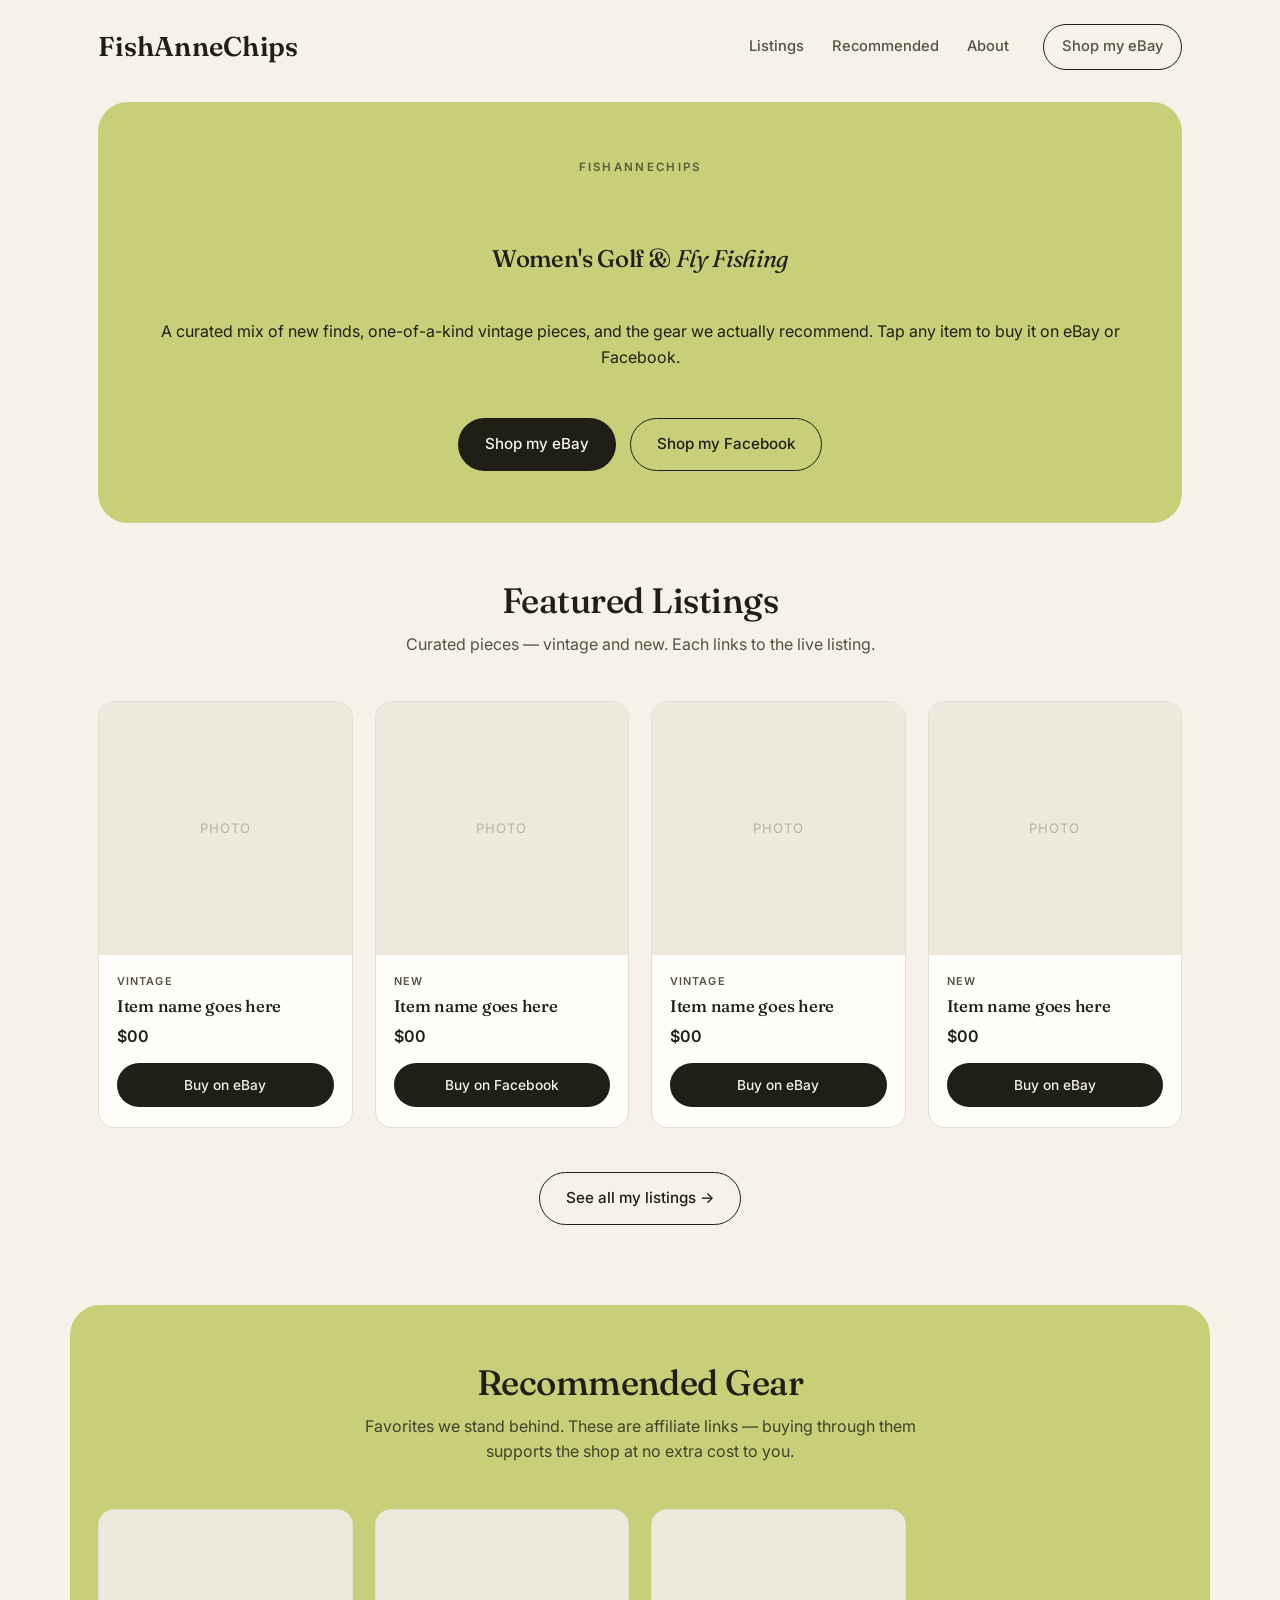
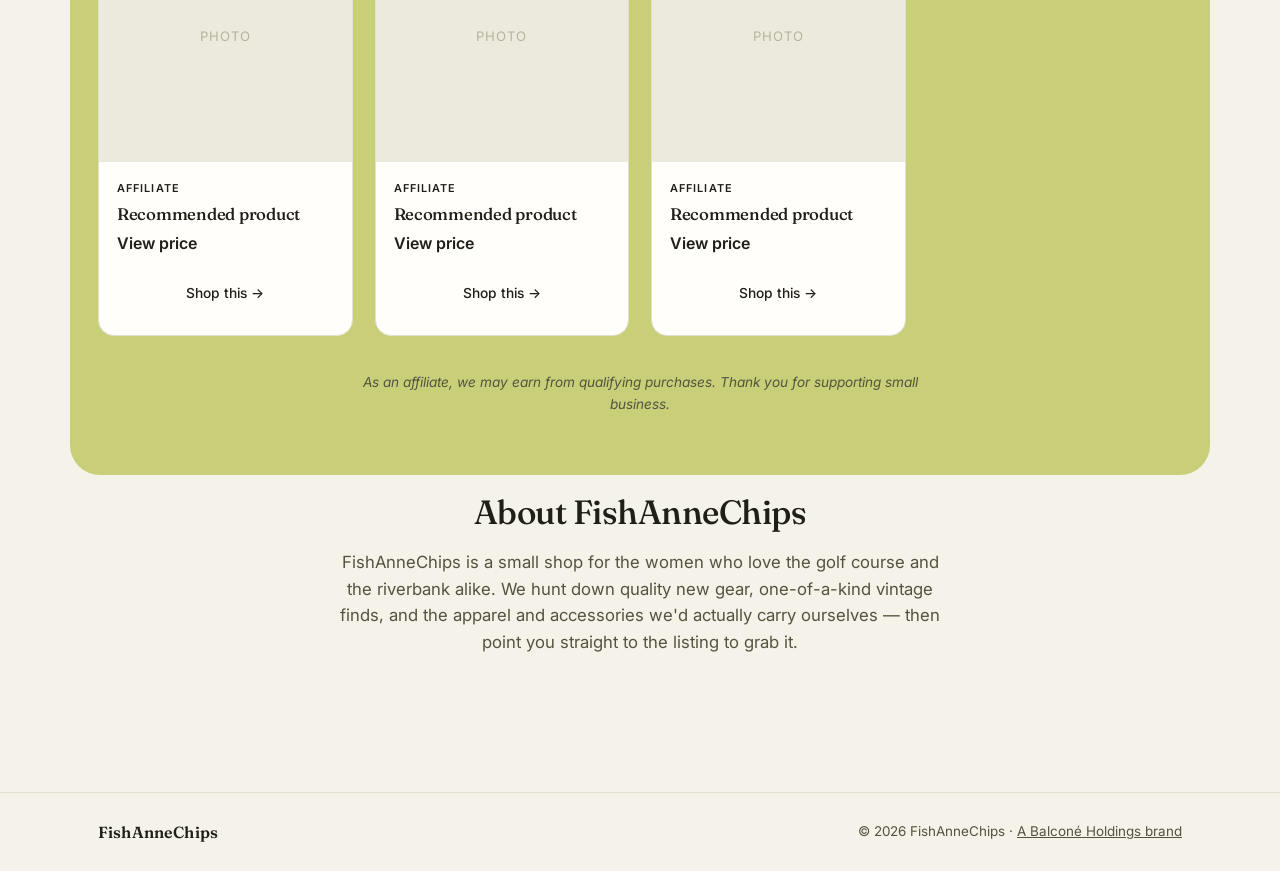
==== index.html @ cd226440 "Initial FishAnneChips standalone site Women's golf & fly fishing retail brand, spun out of the Balco" ====
<!DOCTYPE html>
<html lang="en">
<head>
  <meta charset="UTF-8" />
  <meta name="viewport" content="width=device-width, initial-scale=1.0" />
  <title>FishAnneChips — Women's Golf &amp; Fly Fishing</title>
  <meta name="description" content="FishAnneChips — women's golf and fly fishing. New finds, curated vintage, and hand-picked gear." />
  <link rel="preconnect" href="https://fonts.googleapis.com" />
  <link rel="preconnect" href="https://fonts.gstatic.com" crossorigin />
  <link href="https://fonts.googleapis.com/css2?family=Fraunces:ital,opsz,wght@0,9..144,400;0,9..144,500;0,9..144,600;1,9..144,400;1,9..144,500&family=Inter:wght@400;500;600&display=swap" rel="stylesheet" />
  <link rel="stylesheet" href="styles.css" />
</head>
<body>
  <header class="nav">
    <a class="brand" href="index.html"><span class="brand-name">FishAnneChips</span></a>
    <nav class="nav-links">
      <a href="#listings">Listings</a>
      <a href="#recommended">Recommended</a>
      <a href="#about">About</a>
      <a class="btn btn-ghost btn-small" href="#" data-placeholder>Shop my eBay</a>
    </nav>
  </header>

  <main>
    <!-- HERO -->
    <section class="hero store-hero">
      <div class="hero-block">
        <p class="eyebrow">FishAnneChips</p>
        <h1>Women's Golf &amp; <em>Fly Fishing</em></h1>
        <p class="lede">
          A curated mix of new finds, one-of-a-kind vintage pieces, and the gear
          we actually recommend. Tap any item to buy it on eBay or Facebook.
        </p>
        <div class="hero-cta">
          <a class="btn btn-primary" href="#" data-placeholder>Shop my eBay</a>
          <a class="btn btn-ghost" href="#" data-placeholder>Shop my Facebook</a>
        </div>
      </div>
    </section>

    <!-- LISTINGS -->
    <section id="listings" class="store-section">
      <div class="section-head">
        <h2>Featured Listings</h2>
        <p>Curated pieces — vintage and new. Each links to the live listing.</p>
      </div>

      <div class="product-grid">
        <!-- Duplicate a .product card for each item. Replace href + text + image. -->
        <article class="product">
          <div class="product-img" data-placeholder-img>Photo</div>
          <div class="product-body">
            <span class="product-condition">Vintage</span>
            <h3>Item name goes here</h3>
            <p class="product-price">$00</p>
            <a class="btn btn-small btn-primary" href="#" data-placeholder>Buy on eBay</a>
          </div>
        </article>

        <article class="product">
          <div class="product-img" data-placeholder-img>Photo</div>
          <div class="product-body">
            <span class="product-condition">New</span>
            <h3>Item name goes here</h3>
            <p class="product-price">$00</p>
            <a class="btn btn-small btn-primary" href="#" data-placeholder>Buy on Facebook</a>
          </div>
        </article>

        <article class="product">
          <div class="product-img" data-placeholder-img>Photo</div>
          <div class="product-body">
            <span class="product-condition">Vintage</span>
            <h3>Item name goes here</h3>
            <p class="product-price">$00</p>
            <a class="btn btn-small btn-primary" href="#" data-placeholder>Buy on eBay</a>
          </div>
        </article>

        <article class="product">
          <div class="product-img" data-placeholder-img>Photo</div>
          <div class="product-body">
            <span class="product-condition">New</span>
            <h3>Item name goes here</h3>
            <p class="product-price">$00</p>
            <a class="btn btn-small btn-primary" href="#" data-placeholder>Buy on eBay</a>
          </div>
        </article>
      </div>

      <div class="section-foot">
        <a class="btn btn-ghost" href="#" data-placeholder>See all my listings →</a>
      </div>
    </section>

    <!-- RECOMMENDED / AFFILIATE -->
    <section id="recommended" class="store-section alt">
      <div class="section-head">
        <h2>Recommended Gear</h2>
        <p>
          Favorites we stand behind. These are affiliate links — buying through
          them supports the shop at no extra cost to you.
        </p>
      </div>

      <div class="product-grid">
        <article class="product">
          <div class="product-img" data-placeholder-img>Photo</div>
          <div class="product-body">
            <span class="product-condition affiliate">Affiliate</span>
            <h3>Recommended product</h3>
            <p class="product-price">View price</p>
            <a class="btn btn-small" href="#" data-placeholder rel="sponsored noopener" target="_blank">Shop this →</a>
          </div>
        </article>

        <article class="product">
          <div class="product-img" data-placeholder-img>Photo</div>
          <div class="product-body">
            <span class="product-condition affiliate">Affiliate</span>
            <h3>Recommended product</h3>
            <p class="product-price">View price</p>
            <a class="btn btn-small" href="#" data-placeholder rel="sponsored noopener" target="_blank">Shop this →</a>
          </div>
        </article>

        <article class="product">
          <div class="product-img" data-placeholder-img>Photo</div>
          <div class="product-body">
            <span class="product-condition affiliate">Affiliate</span>
            <h3>Recommended product</h3>
            <p class="product-price">View price</p>
            <a class="btn btn-small" href="#" data-placeholder rel="sponsored noopener" target="_blank">Shop this →</a>
          </div>
        </article>
      </div>

      <p class="disclosure">
        As an affiliate, we may earn from qualifying purchases. Thank you for
        supporting small business.
      </p>
    </section>

    <!-- ABOUT -->
    <section id="about" class="about">
      <h2>About FishAnneChips</h2>
      <p>
        FishAnneChips is a small shop for the women who love the golf course and
        the riverbank alike. We hunt down quality new gear, one-of-a-kind vintage
        finds, and the apparel and accessories we'd actually carry ourselves —
        then point you straight to the listing to grab it.
      </p>
    </section>
  </main>

  <footer class="footer">
    <div class="footer-inner">
      <span class="brand small"><span class="brand-name">FishAnneChips</span></span>
      <span class="copyright">
        © <span id="year"></span> FishAnneChips ·
        <a href="https://balconeholdings.com" style="text-decoration:underline">A Balconé Holdings brand</a>
      </span>
    </div>
  </footer>

  <script src="main.js"></script>
</body>
</html>
---- styles.css ----
/* ============================================================
   Balconé Holdings — base styles
   Plain CSS, no build step. Edit colors in :root to re-theme.
   Palette inspired by chartreuse / cream / charcoal editorial design.
   ============================================================ */

:root {
  /* palette */
  --ink:        #1f1f17;   /* near-black charcoal */
  --ink-soft:   #54533f;
  --bg:         #f4f2e9;   /* warm cream (outer background) */
  --chartreuse: #c9cf78;   /* signature green-yellow block */
  --chartreuse-d:#b9c062;  /* hover / deeper */
  --card:       #fffefa;
  --line:       #e2dfcf;   /* hairline borders */

  /* type */
  --serif: "Fraunces", Georgia, "Times New Roman", serif;
  --sans:  "Inter", system-ui, -apple-system, sans-serif;

  /* layout */
  --maxw: 1140px;
  --radius: 16px;
  --radius-lg: 30px;
  --shadow: 0 1px 2px rgba(31,31,23,.04), 0 12px 34px rgba(31,31,23,.07);
}

* { box-sizing: border-box; }

html { scroll-behavior: smooth; }

body {
  margin: 0;
  font-family: var(--sans);
  color: var(--ink);
  background: var(--bg);
  line-height: 1.6;
  -webkit-font-smoothing: antialiased;
}

h1, h2, h3 {
  font-family: var(--serif);
  font-weight: 500;
  line-height: 1.05;
  letter-spacing: -0.015em;
  margin: 0;
}
h1 em, h2 em { font-style: italic; font-weight: 400; }

p { margin: 0; }
a { color: inherit; text-decoration: none; }

/* ---------- NAV ---------- */
.nav {
  display: flex;
  align-items: center;
  justify-content: space-between;
  max-width: var(--maxw);
  margin: 0 auto;
  padding: 24px 28px;
  gap: 20px;
}

.brand {
  display: flex;
  flex-direction: column;
  gap: 3px;
  font-family: var(--serif);
  color: var(--ink);
}
.brand-name {
  font-size: 1.7rem;
  font-weight: 600;
  letter-spacing: 0.01em;
  text-transform: none;
  line-height: 1;
}
.brand-name span { margin-left: 6px; font-weight: 400; }
.brand-sub {
  font-family: var(--sans);
  font-size: 0.66rem;
  font-weight: 500;
  letter-spacing: 0.03em;
  color: var(--ink-soft);
}
.brand.small { gap: 0; }
.brand.small .brand-name { font-size: 1rem; }

.nav-links { display: flex; gap: 28px; align-items: center; margin-left: auto; }
.nav-links a {
  font-size: 0.92rem;
  font-weight: 500;
  color: var(--ink-soft);
  transition: color .15s ease;
}
.nav-links a:hover { color: var(--ink); }
.nav-links .btn { margin-left: 6px; }

/* ---------- BUTTONS ---------- */
.btn {
  display: inline-block;
  padding: 13px 26px;
  border-radius: 999px;
  font-size: 0.95rem;
  font-weight: 500;
  cursor: pointer;
  transition: transform .12s ease, background .15s ease, border-color .15s ease, color .15s ease;
  border: 1.5px solid transparent;
  white-space: nowrap;
}
.btn:hover { transform: translateY(-1px); }

.btn-primary { background: var(--ink); color: var(--bg); }
.btn-primary:hover { background: #34341f; }

.btn-ghost { background: transparent; border-color: var(--ink); color: var(--ink); }
.btn-ghost:hover { background: var(--ink); color: var(--bg); }

.btn-small { padding: 10px 18px; font-size: 0.86rem; }

/* ---------- HERO BLOCK ---------- */
.hero {
  max-width: var(--maxw);
  margin: 8px auto 0;
  padding: 0 28px;
}

.hero-block {
  background: var(--chartreuse);
  border-radius: var(--radius-lg);
  padding: 56px 56px 52px;
  display: grid;
  grid-template-columns: 1.05fr 0.95fr;
  gap: 48px;
  align-items: center;
}

.eyebrow {
  text-transform: uppercase;
  letter-spacing: 0.2em;
  font-size: 0.72rem;
  font-weight: 600;
  color: var(--ink);
  opacity: .65;
  margin-bottom: 22px;
}

.hero-copy h1 {
  font-size: clamp(2.6rem, 5.2vw, 4.4rem);
  margin-bottom: 26px;
}
.hero-copy .lede {
  max-width: 440px;
  font-size: 1.05rem;
  color: var(--ink);
  opacity: .82;
  margin-bottom: 30px;
}
.hero-cta { display: flex; gap: 14px; flex-wrap: wrap; }

/* hero image + badge */
.hero-media { position: relative; }
.hero-img {
  aspect-ratio: 4 / 3;
  border-radius: 22px;
  background: linear-gradient(135deg, #b7be63, #a9b056);
  display: flex;
  align-items: center;
  justify-content: center;
  color: rgba(31,31,23,.45);
  font-size: 0.85rem;
  letter-spacing: 0.08em;
  text-transform: uppercase;
}
.badge {
  position: absolute;
  right: 18px;
  bottom: 18px;
  width: 92px;
  height: 92px;
  border-radius: 50%;
  background: var(--bg);
  border: 1.5px solid var(--ink);
  display: flex;
  align-items: center;
  justify-content: center;
  text-align: center;
  font-size: 0.62rem;
  font-weight: 600;
  letter-spacing: 0.1em;
  text-transform: uppercase;
  line-height: 1.3;
  padding: 8px;
}

/* store hero is single column, centered */
.store-hero .hero-block {
  grid-template-columns: 1fr;
  text-align: center;
  justify-items: center;
}
.store-hero .lede { margin-left: auto; margin-right: auto; }
.store-hero .hero-cta { justify-content: center; }

/* ---------- VENTURES (landing boxes) ---------- */
.ventures {
  max-width: var(--maxw);
  margin: 0 auto;
  padding: 56px 28px 80px;
  display: grid;
  grid-template-columns: repeat(3, 1fr);
  gap: 24px;
}

.card {
  background: var(--card);
  border: 1px solid var(--line);
  border-radius: var(--radius);
  padding: 32px 30px;
  display: flex;
  flex-direction: column;
  transition: transform .15s ease, box-shadow .15s ease;
}
.card:hover { transform: translateY(-4px); box-shadow: var(--shadow); }

.card-tag {
  display: inline-block;
  align-self: flex-start;
  font-size: 0.7rem;
  font-weight: 600;
  text-transform: uppercase;
  letter-spacing: 0.12em;
  color: var(--ink);
  background: var(--chartreuse);
  padding: 5px 12px;
  border-radius: 999px;
  margin-bottom: 20px;
}

.card h2 { font-size: 1.7rem; margin-bottom: 12px; }
.card p { color: var(--ink-soft); font-size: 0.98rem; margin-bottom: 24px; }

.card-link {
  margin-top: auto;
  font-weight: 600;
  color: var(--ink);
  border-bottom: 1.5px solid var(--chartreuse);
  align-self: flex-start;
  padding-bottom: 2px;
  transition: border-color .15s ease;
}
.card-link:hover { border-color: var(--ink); }

.store-badges { margin-top: auto; display: flex; gap: 10px; flex-wrap: wrap; }

/* ---------- ABOUT ---------- */
.about {
  max-width: 680px;
  margin: 0 auto;
  padding: 0 28px 96px;
  text-align: center;
}
.about h2 { font-size: 2.1rem; margin-bottom: 18px; }
.about p { color: var(--ink-soft); font-size: 1.05rem; }

/* ---------- STORE SECTIONS ---------- */
.store-section {
  max-width: var(--maxw);
  margin: 0 auto;
  padding: 60px 28px;
}
.store-section.alt {
  background: var(--chartreuse);
  border-radius: var(--radius-lg);
  margin: 20px auto;
}

.section-head { text-align: center; max-width: 560px; margin: 0 auto 44px; }
.section-head h2 { font-size: 2.2rem; margin-bottom: 12px; }
.section-head p { color: var(--ink-soft); }
.store-section.alt .section-head p { color: var(--ink); opacity: .8; }

.product-grid {
  display: grid;
  grid-template-columns: repeat(4, 1fr);
  gap: 22px;
}

.product {
  background: var(--card);
  border: 1px solid var(--line);
  border-radius: var(--radius);
  overflow: hidden;
  display: flex;
  flex-direction: column;
  transition: transform .15s ease, box-shadow .15s ease;
}
.product:hover { transform: translateY(-4px); box-shadow: var(--shadow); }

.product-img {
  aspect-ratio: 1 / 1;
  background: #eceadd;
  display: flex;
  align-items: center;
  justify-content: center;
  color: #b7b39d;
  font-size: 0.82rem;
  letter-spacing: 0.08em;
  text-transform: uppercase;
}

.product-body { padding: 18px 18px 20px; display: flex; flex-direction: column; gap: 8px; flex: 1; }

.product-condition {
  font-size: 0.68rem;
  font-weight: 600;
  text-transform: uppercase;
  letter-spacing: 0.1em;
  color: var(--ink-soft);
}
.product-condition.affiliate { color: var(--ink); }

.product h3 { font-size: 1.05rem; font-weight: 500; }
.product-price { font-weight: 600; color: var(--ink); margin-bottom: 6px; }
.product .btn { margin-top: auto; text-align: center; }

.section-foot { text-align: center; margin-top: 44px; }

.disclosure {
  max-width: 600px;
  margin: 36px auto 0;
  text-align: center;
  font-size: 0.85rem;
  color: var(--ink-soft);
  font-style: italic;
}

/* ---------- FOOTER ---------- */
.footer { border-top: 1px solid var(--line); margin-top: 40px; }
.footer-inner {
  max-width: var(--maxw);
  margin: 0 auto;
  padding: 28px;
  display: flex;
  align-items: center;
  justify-content: space-between;
  gap: 16px;
}
.copyright { font-size: 0.84rem; color: var(--ink-soft); }

/* ---------- RESPONSIVE ---------- */
@media (max-width: 900px) {
  .hero-block { grid-template-columns: 1fr; gap: 36px; padding: 44px 36px; }
  .hero-media { order: -1; }
  .ventures { grid-template-columns: 1fr; }
  .product-grid { grid-template-columns: repeat(2, 1fr); }
}

@media (max-width: 600px) {
  .nav { flex-wrap: wrap; justify-content: center; gap: 14px; padding: 20px; }
  .nav-links { gap: 16px; margin-left: 0; }
  .hero-block { padding: 34px 24px; border-radius: 24px; }
  .product-grid { grid-template-columns: repeat(2, 1fr); gap: 14px; }
  .footer-inner { flex-direction: column; text-align: center; }
}
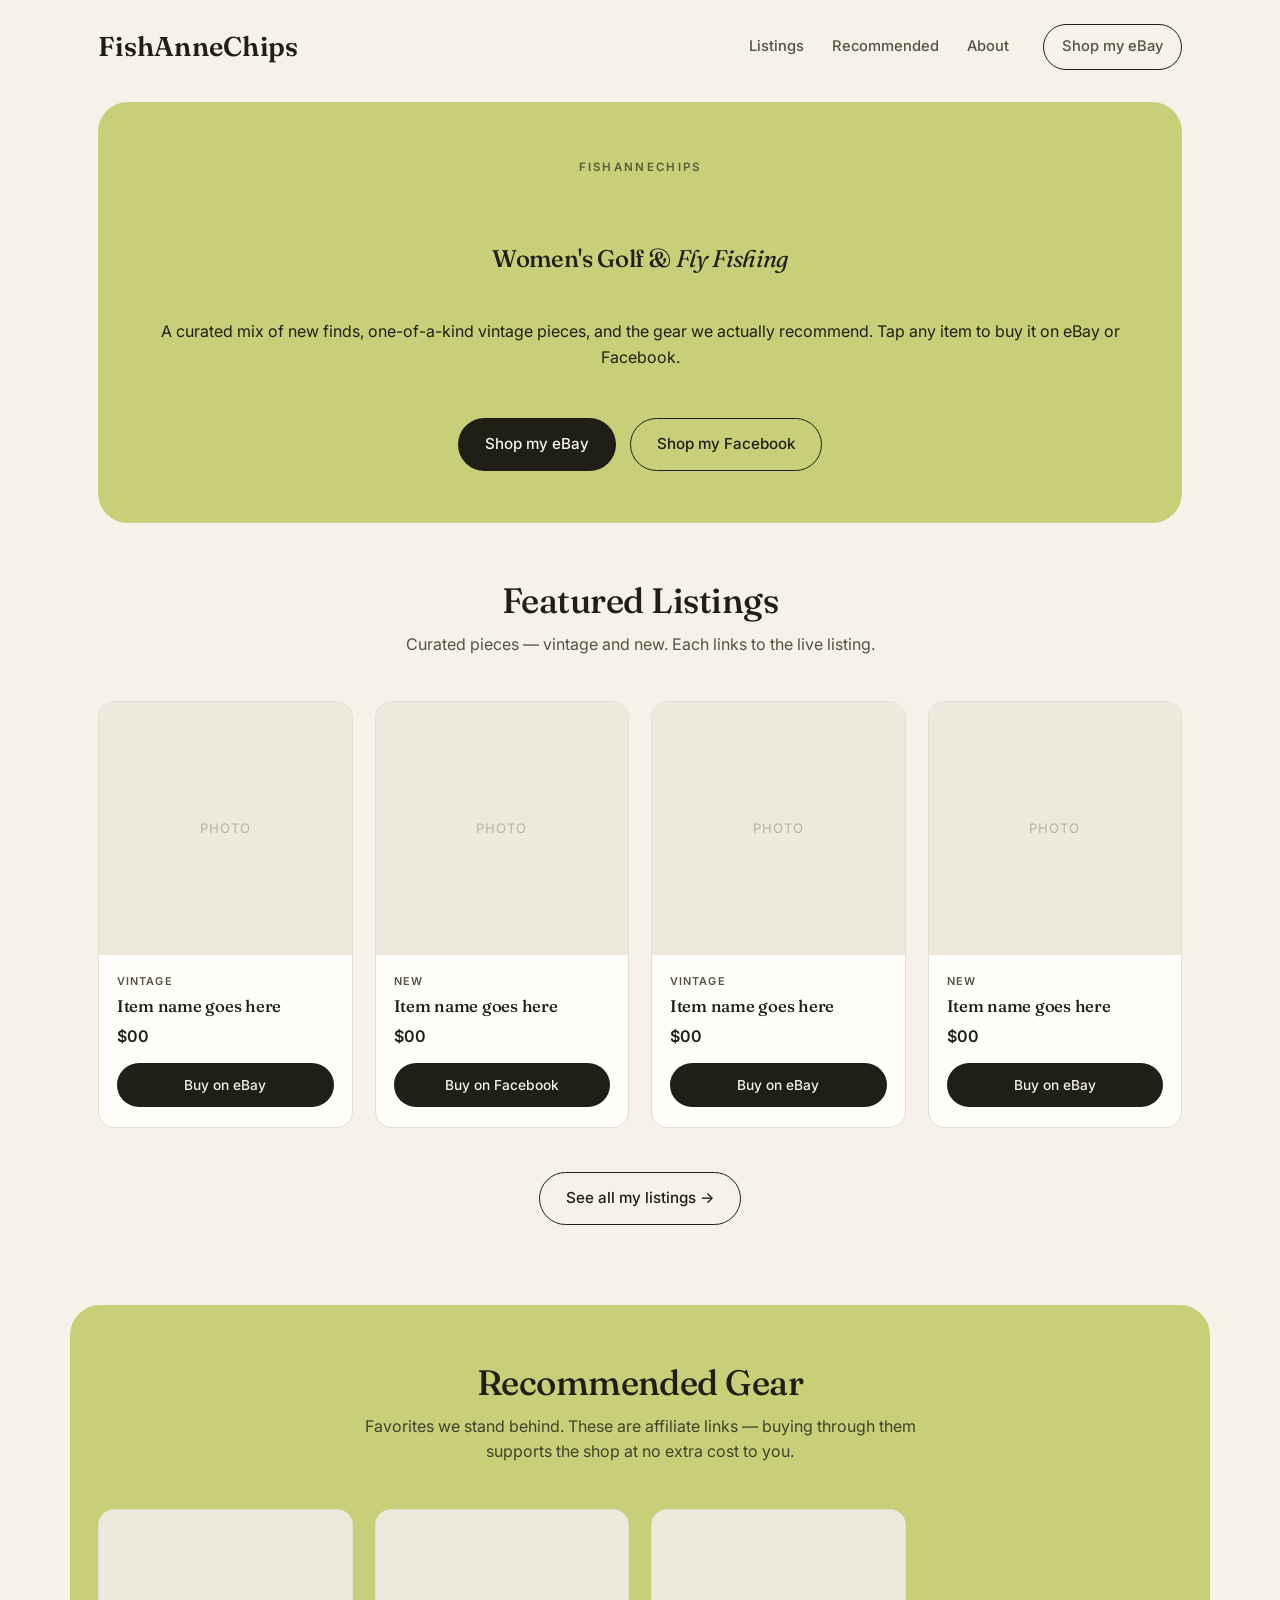
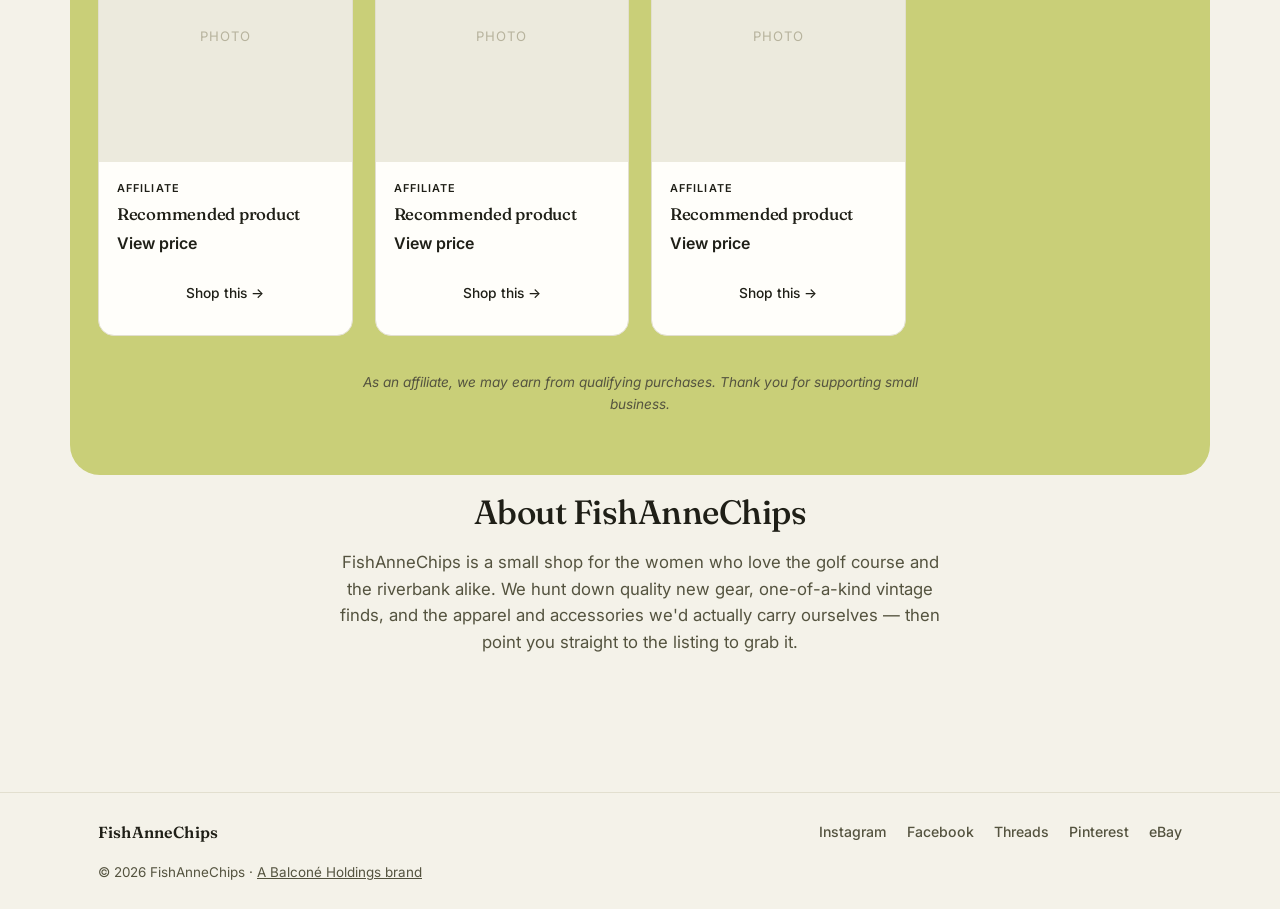
==== commit 86709394: "Add footer social/shop links row Instagram (@fishannechips.26) live; Facebook, Threads, Pinterest, e" ====
--- a/index.html
+++ b/index.html
@@ -156,11 +156,18 @@
   <footer class="footer">
     <div class="footer-inner">
       <span class="brand small"><span class="brand-name">FishAnneChips</span></span>
-      <span class="copyright">
-        © <span id="year"></span> FishAnneChips ·
-        <a href="https://balconeholdings.com" style="text-decoration:underline">A Balconé Holdings brand</a>
-      </span>
+      <nav class="social-links" aria-label="Social and shop links">
+        <a href="https://instagram.com/fishannechips.26" target="_blank" rel="noopener">Instagram</a>
+        <a href="#" data-placeholder>Facebook</a>
+        <a href="#" data-placeholder>Threads</a>
+        <a href="#" data-placeholder>Pinterest</a>
+        <a href="#" data-placeholder>eBay</a>
+      </nav>
     </div>
+    <p class="footer-copy">
+      © <span id="year"></span> FishAnneChips ·
+      <a href="https://balconeholdings.com">A Balconé Holdings brand</a>
+    </p>
   </footer>
 
   <script src="main.js"></script>
--- a/styles.css
+++ b/styles.css
@@ -340,12 +340,28 @@
 .footer-inner {
   max-width: var(--maxw);
   margin: 0 auto;
-  padding: 28px;
+  padding: 28px 28px 18px;
   display: flex;
   align-items: center;
   justify-content: space-between;
   gap: 16px;
 }
+.social-links { display: flex; gap: 20px; flex-wrap: wrap; justify-content: flex-end; }
+.social-links a {
+  font-size: 0.88rem;
+  font-weight: 500;
+  color: var(--ink-soft);
+  transition: color .15s ease;
+}
+.social-links a:hover { color: var(--ink); }
+.footer-copy {
+  max-width: var(--maxw);
+  margin: 0 auto;
+  padding: 0 28px 26px;
+  font-size: 0.84rem;
+  color: var(--ink-soft);
+}
+.footer-copy a { text-decoration: underline; }
 .copyright { font-size: 0.84rem; color: var(--ink-soft); }
 
 /* ---------- RESPONSIVE ---------- */
@@ -361,5 +377,7 @@
   .nav-links { gap: 16px; margin-left: 0; }
   .hero-block { padding: 34px 24px; border-radius: 24px; }
   .product-grid { grid-template-columns: repeat(2, 1fr); gap: 14px; }
-  .footer-inner { flex-direction: column; text-align: center; }
-}
+  .footer-inner { flex-direction: column; text-align: center; gap: 16px; }
+  .social-links { justify-content: center; }
+  .footer-copy { text-align: center; }
+}
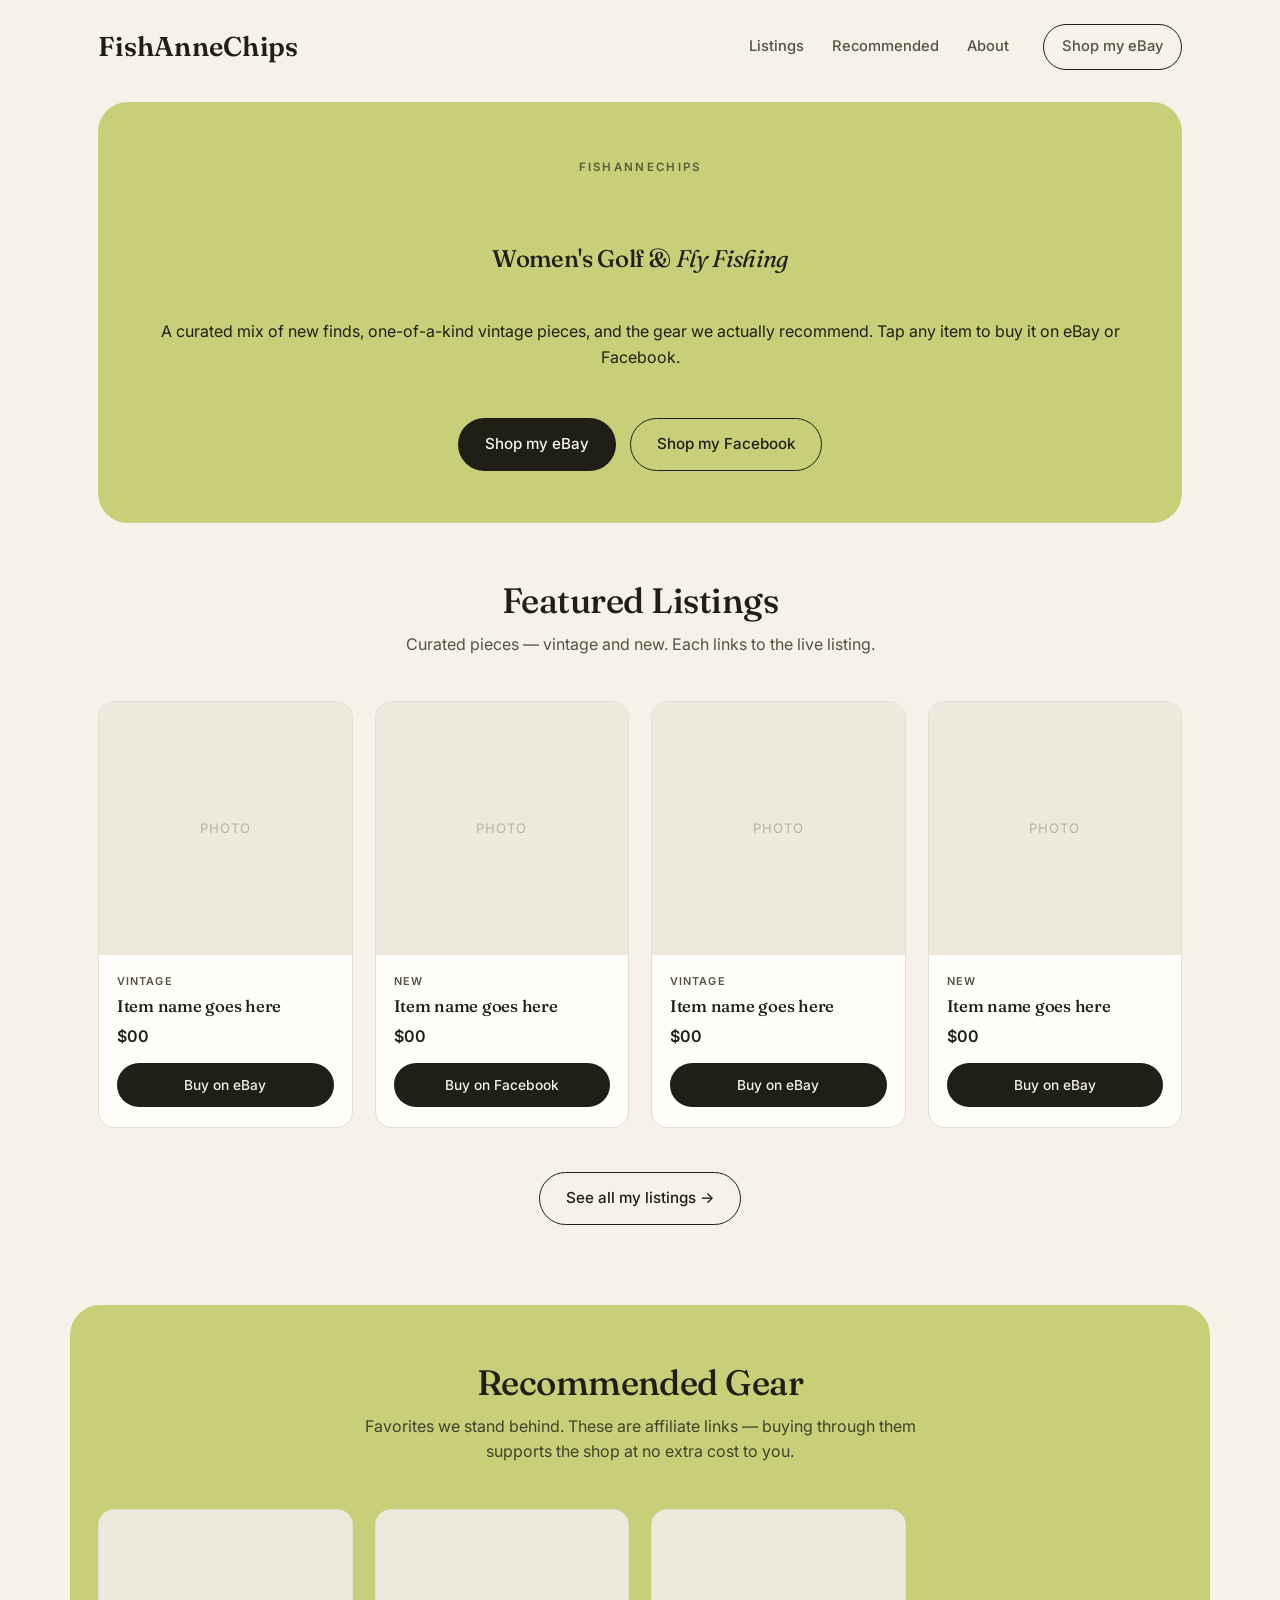
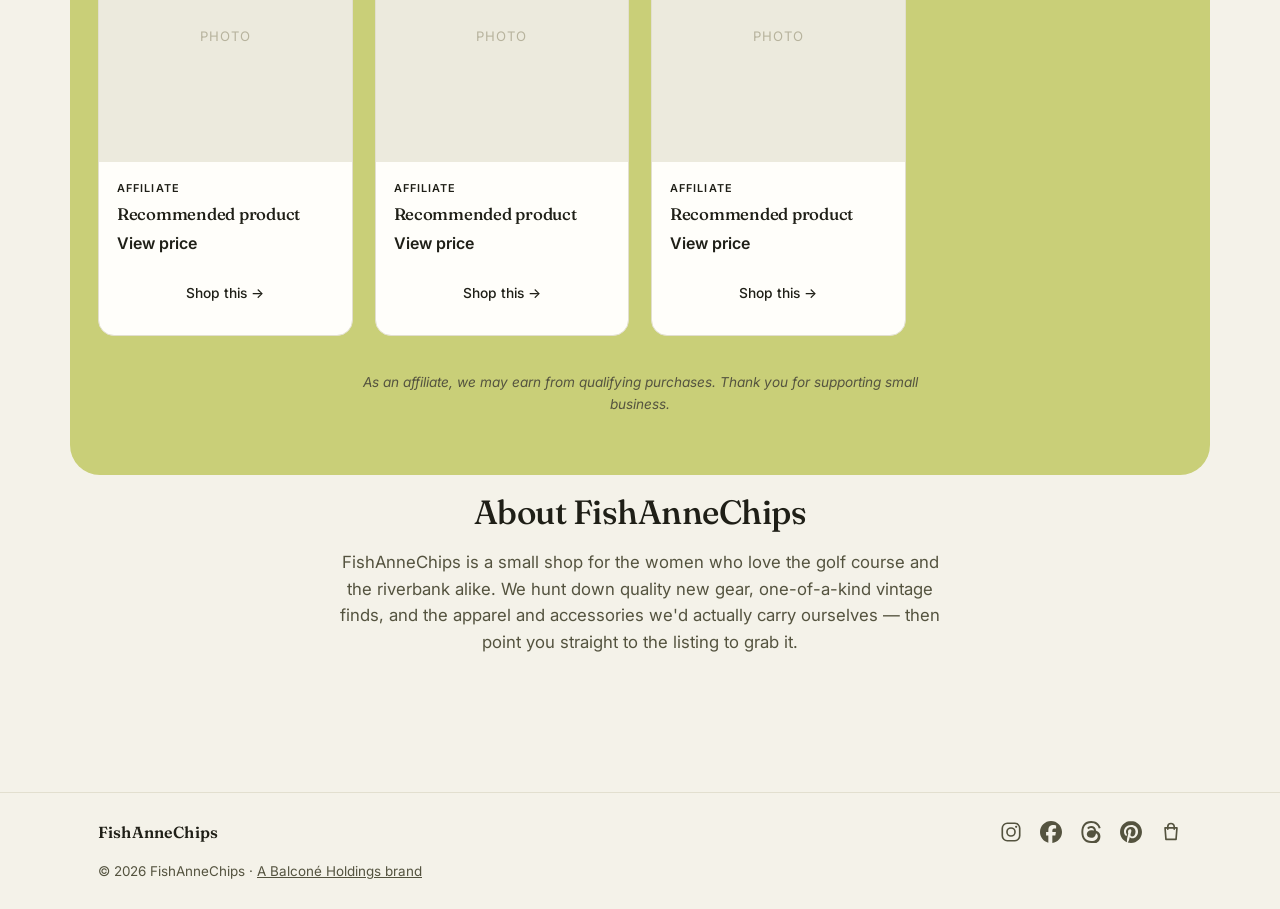
==== commit a34790c4: "Use brand icons for footer social/shop links Inline SVG icons (Instagram, Facebook, Threads, Pintere" ====
--- a/index.html
+++ b/index.html
@@ -157,11 +157,21 @@
     <div class="footer-inner">
       <span class="brand small"><span class="brand-name">FishAnneChips</span></span>
       <nav class="social-links" aria-label="Social and shop links">
-        <a href="https://instagram.com/fishannechips.26" target="_blank" rel="noopener">Instagram</a>
-        <a href="#" data-placeholder>Facebook</a>
-        <a href="#" data-placeholder>Threads</a>
-        <a href="#" data-placeholder>Pinterest</a>
-        <a href="#" data-placeholder>eBay</a>
+        <a href="https://instagram.com/fishannechips.26" target="_blank" rel="noopener" aria-label="Instagram">
+          <svg viewBox="0 0 24 24" aria-hidden="true"><rect x="2.5" y="2.5" width="19" height="19" rx="5.5" fill="none" stroke="currentColor" stroke-width="1.8"/><circle cx="12" cy="12" r="4.4" fill="none" stroke="currentColor" stroke-width="1.8"/><circle cx="17.6" cy="6.4" r="1.2" fill="currentColor"/></svg>
+        </a>
+        <a href="#" data-placeholder aria-label="Facebook" title="Coming soon">
+          <svg viewBox="0 0 24 24" aria-hidden="true" fill="currentColor"><path d="M9.101 23.691v-7.98H6.627v-3.667h2.474v-1.58c0-4.085 1.848-5.978 5.858-5.978.401 0 .955.042 1.468.103a8.68 8.68 0 0 1 1.141.195v3.325a8.623 8.623 0 0 0-.653-.036 26.805 26.805 0 0 0-.733-.009c-.707 0-1.259.096-1.675.309a1.686 1.686 0 0 0-.679.622c-.258.42-.374.995-.374 1.752v1.297h3.919l-.386 2.103-.287 1.564h-3.246v8.245C19.396 23.238 24 18.179 24 12.044c0-6.627-5.373-12-12-12s-12 5.373-12 12c0 5.628 3.874 10.35 9.101 11.647Z"/></svg>
+        </a>
+        <a href="#" data-placeholder aria-label="Threads" title="Coming soon">
+          <svg viewBox="0 0 24 24" aria-hidden="true" fill="currentColor"><path d="M12.186 24h-.007c-3.581-.024-6.334-1.205-8.184-3.509C2.35 18.44 1.5 15.586 1.472 12.01v-.017c.03-3.579.879-6.43 2.525-8.482C5.845 1.205 8.6.024 12.18 0h.014c2.746.02 5.043.725 6.826 2.098 1.677 1.29 2.858 3.13 3.509 5.467l-2.04.569c-1.104-3.96-3.898-5.984-8.304-6.015-2.91.022-5.11.936-6.54 2.717C4.307 6.504 3.616 8.914 3.589 12c.027 3.086.718 5.496 2.057 7.166 1.43 1.781 3.631 2.695 6.54 2.717 2.623-.02 4.358-.631 5.8-2.045 1.647-1.613 1.618-3.593 1.09-4.798-.31-.71-.873-1.3-1.634-1.75-.192 1.352-.622 2.446-1.284 3.272-.886 1.102-2.14 1.704-3.73 1.79-1.202.065-2.361-.218-3.259-.801-1.063-.689-1.685-1.74-1.752-2.964-.065-1.19.408-2.285 1.33-3.082.88-.76 2.119-1.207 3.583-1.291a13.853 13.853 0 0 1 3.02.142c-.126-.742-.375-1.332-.74-1.757-.502-.584-1.279-.883-2.309-.89h-.029c-.829 0-1.951.227-2.674 1.302L7.748 7.71c.967-1.436 2.539-2.226 4.426-2.226h.044c3.154.02 5.031 1.91 5.4 5.183.211.071.416.149.616.232 1.679.703 2.916 1.832 3.51 3.226 1.279 2.997.184 7.232-3.12 9.43-2.16 1.435-5.024 2.197-8.476 2.197Z"/></svg>
+        </a>
+        <a href="#" data-placeholder aria-label="Pinterest" title="Coming soon">
+          <svg viewBox="0 0 24 24" aria-hidden="true" fill="currentColor"><path d="M12.017 0C5.396 0 .029 5.367.029 11.987c0 5.079 3.158 9.417 7.618 11.162-.105-.949-.199-2.403.041-3.439.219-.937 1.406-5.957 1.406-5.957s-.359-.72-.359-1.781c0-1.663.967-2.911 2.168-2.911 1.024 0 1.518.769 1.518 1.688 0 1.029-.653 2.567-.992 3.992-.285 1.193.6 2.165 1.775 2.165 2.128 0 3.768-2.245 3.768-5.487 0-2.861-2.063-4.869-5.008-4.869-3.41 0-5.409 2.562-5.409 5.199 0 1.033.394 2.143.889 2.741.099.12.112.225.085.345-.09.375-.293 1.199-.334 1.363-.053.225-.172.271-.402.165-1.495-.69-2.433-2.878-2.433-4.646 0-3.776 2.748-7.252 7.92-7.252 4.158 0 7.392 2.967 7.392 6.923 0 4.135-2.607 7.462-6.233 7.462-1.214 0-2.354-.629-2.758-1.379l-.749 2.848c-.269 1.045-1.004 2.352-1.498 3.146 1.123.345 2.306.535 3.55.535 6.607 0 11.985-5.365 11.985-11.987C23.97 5.39 18.592.026 11.985.026L12.017 0Z"/></svg>
+        </a>
+        <a href="#" data-placeholder aria-label="eBay" title="Coming soon">
+          <svg viewBox="0 0 24 24" aria-hidden="true" fill="none" stroke="currentColor" stroke-width="1.8" stroke-linejoin="round"><path d="M5.5 7.5h13l-1 12.5H6.5l-1-12.5z"/><path d="M8.5 9V6.2a3.5 3.5 0 0 1 7 0V9" stroke-linecap="round"/></svg>
+        </a>
       </nav>
     </div>
     <p class="footer-copy">
--- a/styles.css
+++ b/styles.css
@@ -346,14 +346,15 @@
   justify-content: space-between;
   gap: 16px;
 }
-.social-links { display: flex; gap: 20px; flex-wrap: wrap; justify-content: flex-end; }
+.social-links { display: flex; gap: 18px; flex-wrap: wrap; justify-content: flex-end; align-items: center; }
 .social-links a {
-  font-size: 0.88rem;
-  font-weight: 500;
-  color: var(--ink-soft);
-  transition: color .15s ease;
-}
-.social-links a:hover { color: var(--ink); }
+  display: inline-flex;
+  color: var(--ink-soft);
+  transition: color .15s ease, opacity .15s ease, transform .12s ease;
+}
+.social-links a:hover { color: var(--ink); transform: translateY(-1px); }
+.social-links a.is-pending { opacity: .35; }
+.social-links svg { width: 22px; height: 22px; display: block; }
 .footer-copy {
   max-width: var(--maxw);
   margin: 0 auto;
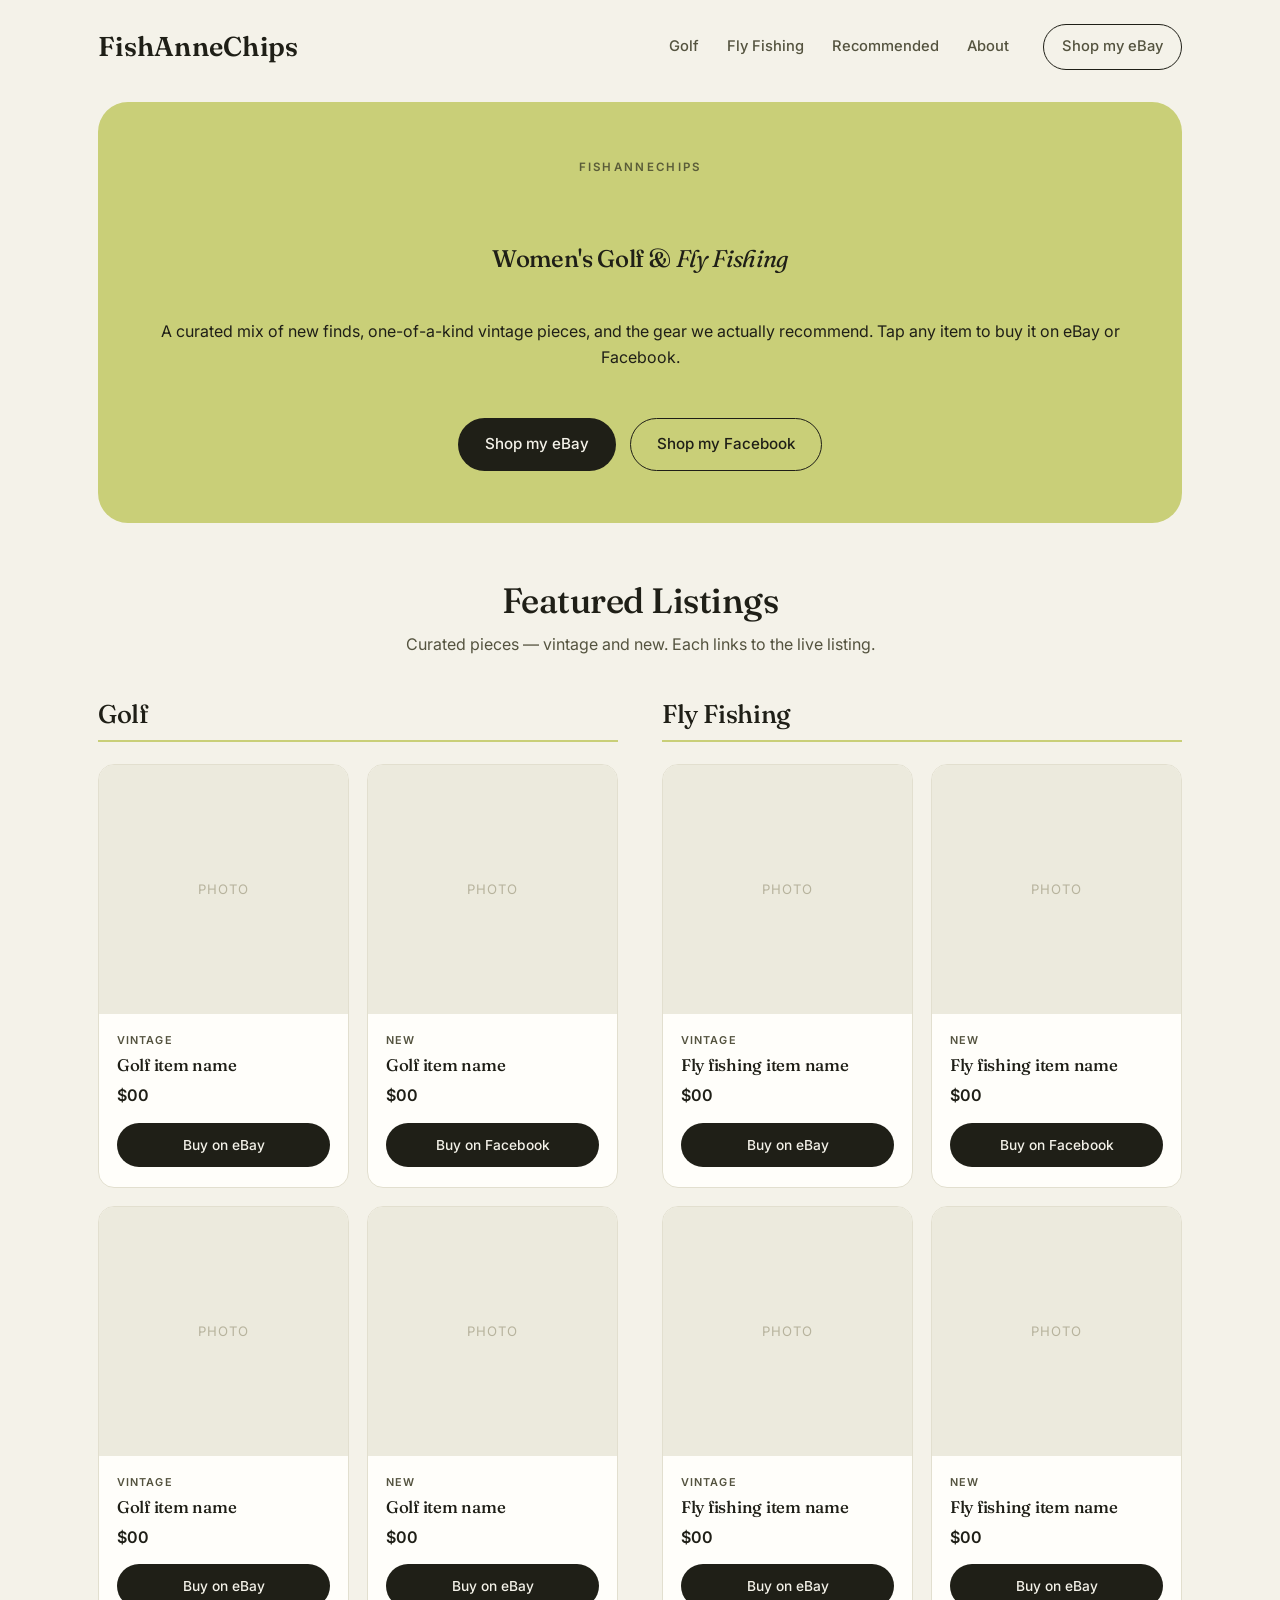
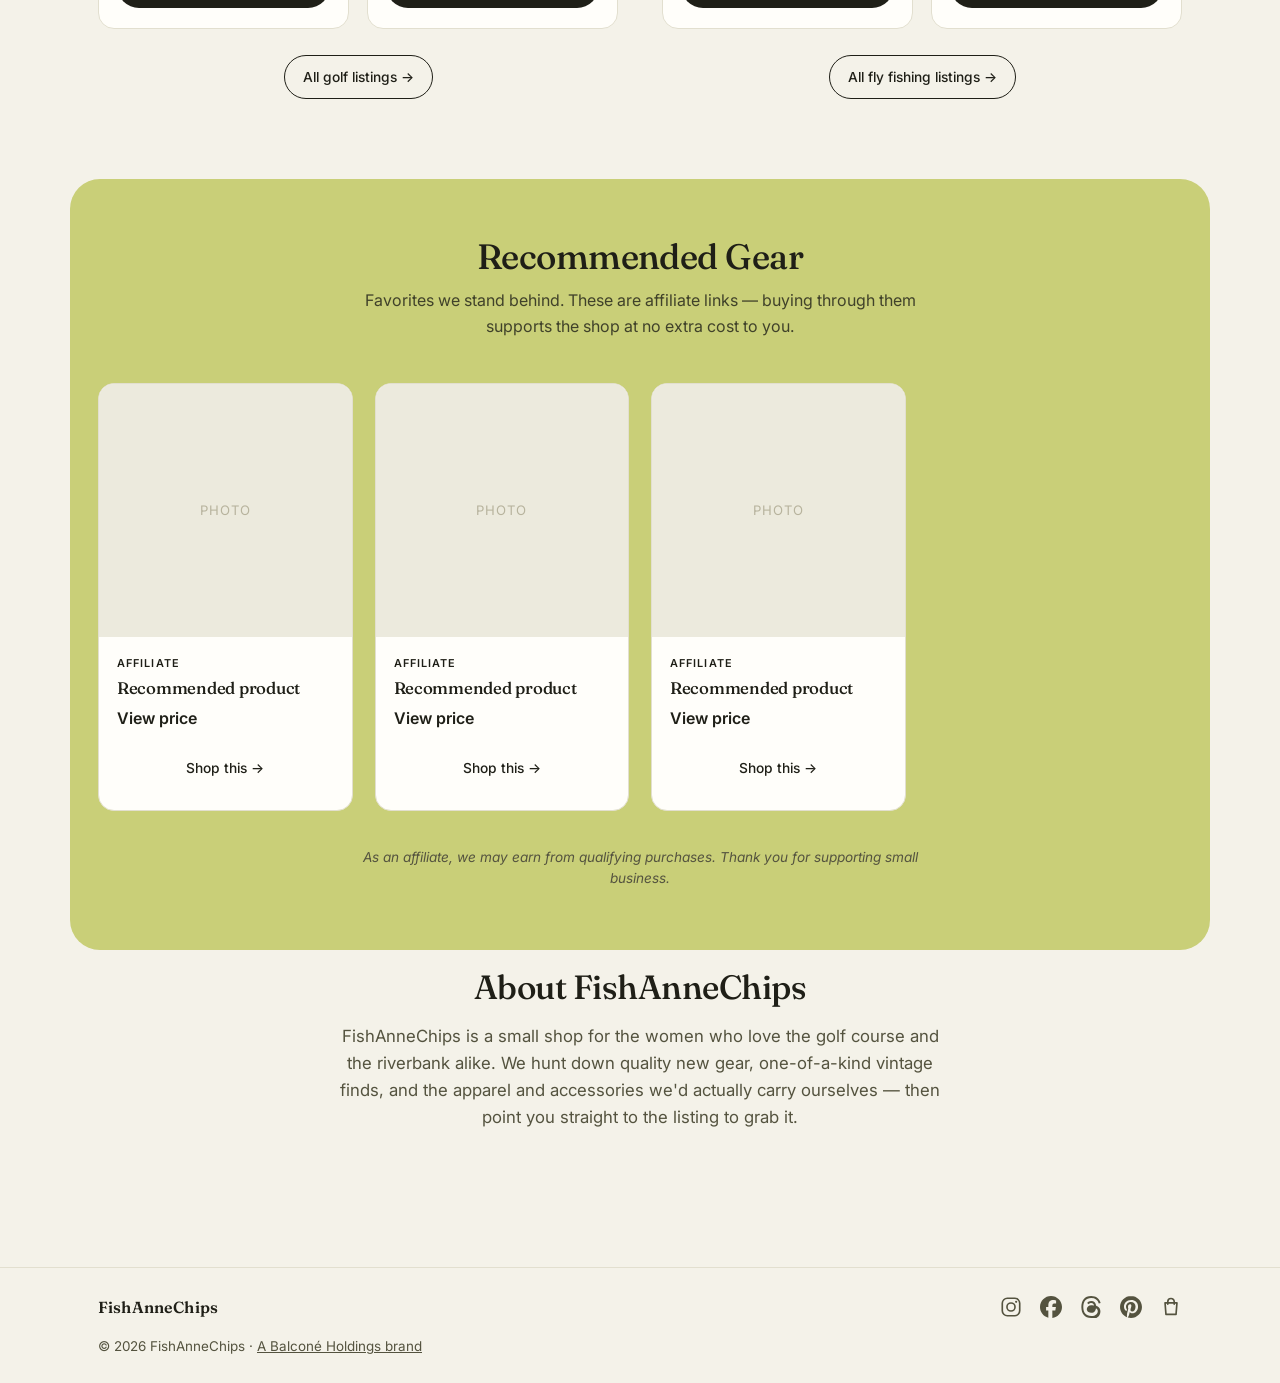
==== commit 46a8b1e3: "Split Featured Listings into Golf and Fly Fishing columns Nav now has Golf / Fly Fishing tabs (ancho" ====
--- a/index.html
+++ b/index.html
@@ -14,7 +14,8 @@
   <header class="nav">
     <a class="brand" href="index.html"><span class="brand-name">FishAnneChips</span></a>
     <nav class="nav-links">
-      <a href="#listings">Listings</a>
+      <a href="#golf">Golf</a>
+      <a href="#fishing">Fly Fishing</a>
       <a href="#recommended">Recommended</a>
       <a href="#about">About</a>
       <a class="btn btn-ghost btn-small" href="#" data-placeholder>Shop my eBay</a>
@@ -45,51 +46,106 @@
         <p>Curated pieces — vintage and new. Each links to the live listing.</p>
       </div>
 
-      <div class="product-grid">
-        <!-- Duplicate a .product card for each item. Replace href + text + image. -->
-        <article class="product">
-          <div class="product-img" data-placeholder-img>Photo</div>
-          <div class="product-body">
-            <span class="product-condition">Vintage</span>
-            <h3>Item name goes here</h3>
-            <p class="product-price">$00</p>
-            <a class="btn btn-small btn-primary" href="#" data-placeholder>Buy on eBay</a>
-          </div>
-        </article>
-
-        <article class="product">
-          <div class="product-img" data-placeholder-img>Photo</div>
-          <div class="product-body">
-            <span class="product-condition">New</span>
-            <h3>Item name goes here</h3>
-            <p class="product-price">$00</p>
-            <a class="btn btn-small btn-primary" href="#" data-placeholder>Buy on Facebook</a>
-          </div>
-        </article>
-
-        <article class="product">
-          <div class="product-img" data-placeholder-img>Photo</div>
-          <div class="product-body">
-            <span class="product-condition">Vintage</span>
-            <h3>Item name goes here</h3>
-            <p class="product-price">$00</p>
-            <a class="btn btn-small btn-primary" href="#" data-placeholder>Buy on eBay</a>
-          </div>
-        </article>
-
-        <article class="product">
-          <div class="product-img" data-placeholder-img>Photo</div>
-          <div class="product-body">
-            <span class="product-condition">New</span>
-            <h3>Item name goes here</h3>
-            <p class="product-price">$00</p>
-            <a class="btn btn-small btn-primary" href="#" data-placeholder>Buy on eBay</a>
-          </div>
-        </article>
-      </div>
-
-      <div class="section-foot">
-        <a class="btn btn-ghost" href="#" data-placeholder>See all my listings →</a>
+      <div class="dual-columns">
+        <!-- ===== GOLF ===== -->
+        <div class="column" id="golf">
+          <h3 class="column-head">Golf</h3>
+          <div class="col-grid">
+            <!-- Duplicate a .product card for each golf item. -->
+            <article class="product">
+              <div class="product-img" data-placeholder-img>Photo</div>
+              <div class="product-body">
+                <span class="product-condition">Vintage</span>
+                <h3>Golf item name</h3>
+                <p class="product-price">$00</p>
+                <a class="btn btn-small btn-primary" href="#" data-placeholder>Buy on eBay</a>
+              </div>
+            </article>
+
+            <article class="product">
+              <div class="product-img" data-placeholder-img>Photo</div>
+              <div class="product-body">
+                <span class="product-condition">New</span>
+                <h3>Golf item name</h3>
+                <p class="product-price">$00</p>
+                <a class="btn btn-small btn-primary" href="#" data-placeholder>Buy on Facebook</a>
+              </div>
+            </article>
+
+            <article class="product">
+              <div class="product-img" data-placeholder-img>Photo</div>
+              <div class="product-body">
+                <span class="product-condition">Vintage</span>
+                <h3>Golf item name</h3>
+                <p class="product-price">$00</p>
+                <a class="btn btn-small btn-primary" href="#" data-placeholder>Buy on eBay</a>
+              </div>
+            </article>
+
+            <article class="product">
+              <div class="product-img" data-placeholder-img>Photo</div>
+              <div class="product-body">
+                <span class="product-condition">New</span>
+                <h3>Golf item name</h3>
+                <p class="product-price">$00</p>
+                <a class="btn btn-small btn-primary" href="#" data-placeholder>Buy on eBay</a>
+              </div>
+            </article>
+          </div>
+          <div class="column-foot">
+            <a class="btn btn-ghost btn-small" href="#" data-placeholder>All golf listings →</a>
+          </div>
+        </div>
+
+        <!-- ===== FLY FISHING ===== -->
+        <div class="column" id="fishing">
+          <h3 class="column-head">Fly Fishing</h3>
+          <div class="col-grid">
+            <!-- Duplicate a .product card for each fly fishing item. -->
+            <article class="product">
+              <div class="product-img" data-placeholder-img>Photo</div>
+              <div class="product-body">
+                <span class="product-condition">Vintage</span>
+                <h3>Fly fishing item name</h3>
+                <p class="product-price">$00</p>
+                <a class="btn btn-small btn-primary" href="#" data-placeholder>Buy on eBay</a>
+              </div>
+            </article>
+
+            <article class="product">
+              <div class="product-img" data-placeholder-img>Photo</div>
+              <div class="product-body">
+                <span class="product-condition">New</span>
+                <h3>Fly fishing item name</h3>
+                <p class="product-price">$00</p>
+                <a class="btn btn-small btn-primary" href="#" data-placeholder>Buy on Facebook</a>
+              </div>
+            </article>
+
+            <article class="product">
+              <div class="product-img" data-placeholder-img>Photo</div>
+              <div class="product-body">
+                <span class="product-condition">Vintage</span>
+                <h3>Fly fishing item name</h3>
+                <p class="product-price">$00</p>
+                <a class="btn btn-small btn-primary" href="#" data-placeholder>Buy on eBay</a>
+              </div>
+            </article>
+
+            <article class="product">
+              <div class="product-img" data-placeholder-img>Photo</div>
+              <div class="product-body">
+                <span class="product-condition">New</span>
+                <h3>Fly fishing item name</h3>
+                <p class="product-price">$00</p>
+                <a class="btn btn-small btn-primary" href="#" data-placeholder>Buy on eBay</a>
+              </div>
+            </article>
+          </div>
+          <div class="column-foot">
+            <a class="btn btn-ghost btn-small" href="#" data-placeholder>All fly fishing listings →</a>
+          </div>
+        </div>
       </div>
     </section>
 
--- a/styles.css
+++ b/styles.css
@@ -326,6 +326,25 @@
 
 .section-foot { text-align: center; margin-top: 44px; }
 
+/* two-column Golf / Fly Fishing layout */
+.dual-columns {
+  display: grid;
+  grid-template-columns: 1fr 1fr;
+  gap: 44px;
+}
+.column-head {
+  font-size: 1.6rem;
+  margin-bottom: 22px;
+  padding-bottom: 12px;
+  border-bottom: 2px solid var(--chartreuse);
+}
+.col-grid {
+  display: grid;
+  grid-template-columns: 1fr 1fr;
+  gap: 18px;
+}
+.column-foot { text-align: center; margin-top: 26px; }
+
 .disclosure {
   max-width: 600px;
   margin: 36px auto 0;
@@ -371,6 +390,7 @@
   .hero-media { order: -1; }
   .ventures { grid-template-columns: 1fr; }
   .product-grid { grid-template-columns: repeat(2, 1fr); }
+  .dual-columns { grid-template-columns: 1fr; gap: 40px; }
 }
 
 @media (max-width: 600px) {
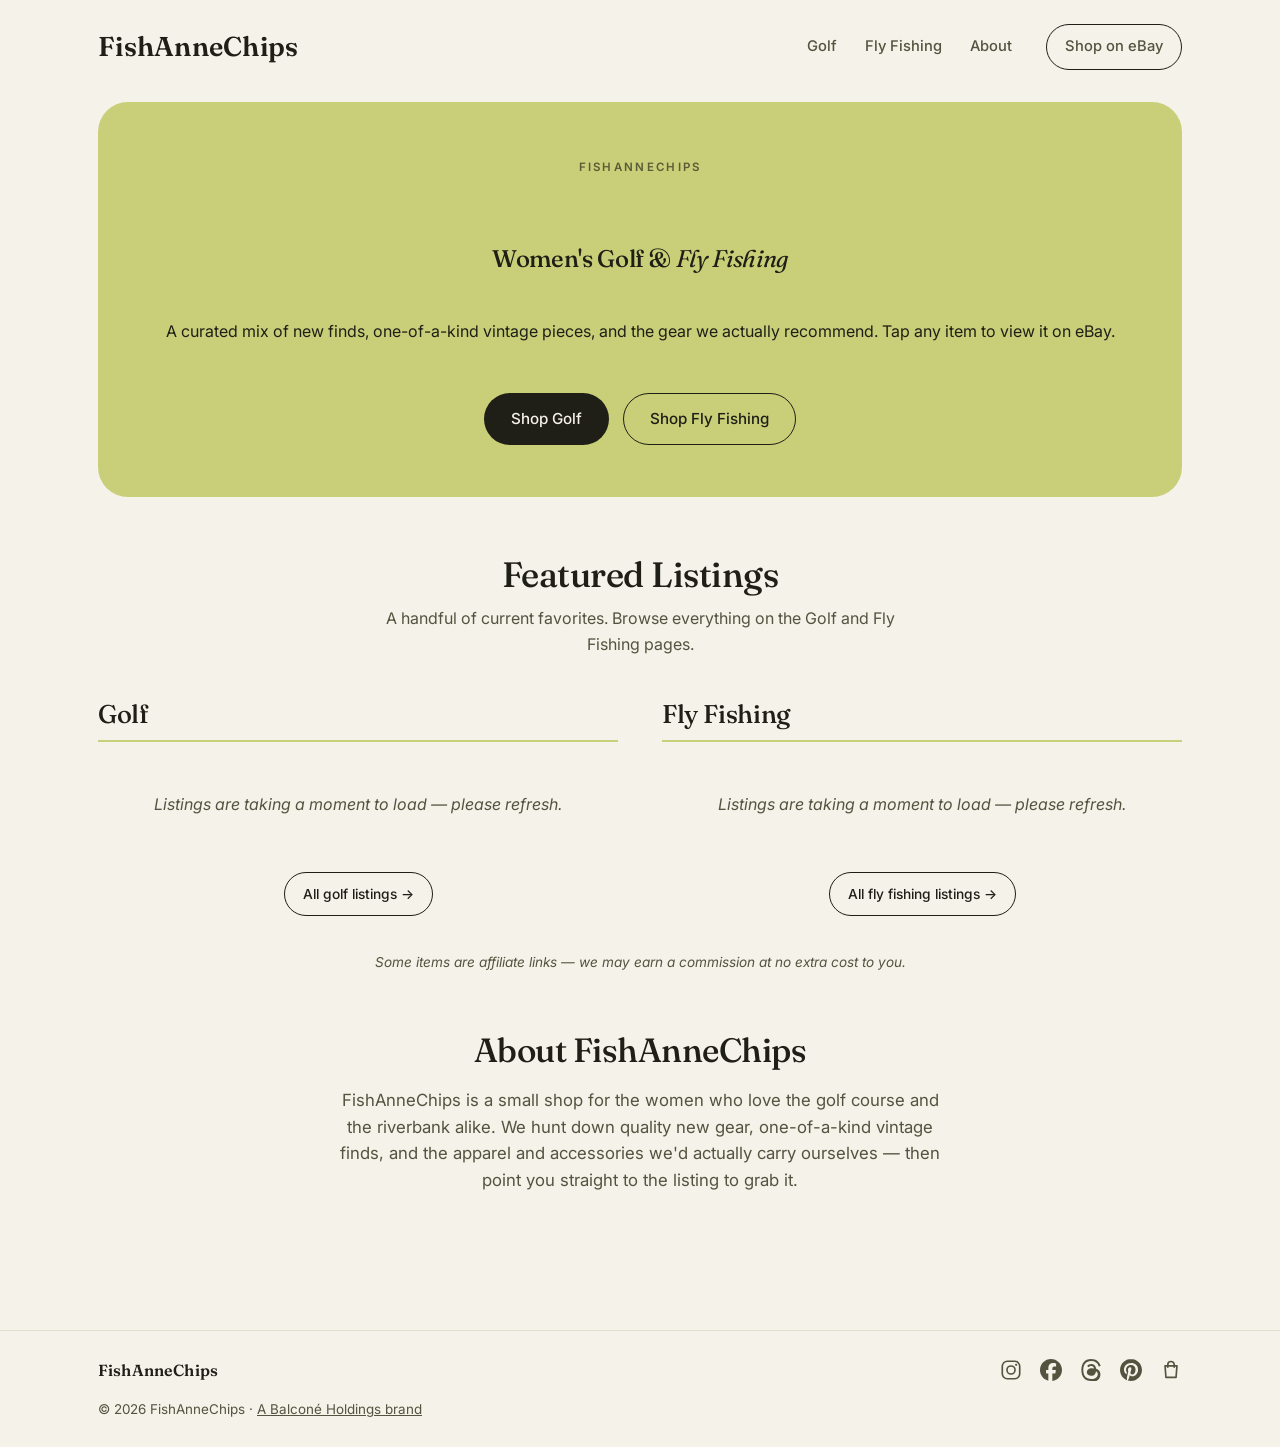
==== commit be6ebdc2: "Trigger first Workers build after reconnecting Git Co-Authored-By: Claude Opus 4.8 <noreply@anthropi" ====
--- a/index.html
+++ b/index.html
@@ -9,16 +9,16 @@
   <link rel="preconnect" href="https://fonts.gstatic.com" crossorigin />
   <link href="https://fonts.googleapis.com/css2?family=Fraunces:ital,opsz,wght@0,9..144,400;0,9..144,500;0,9..144,600;1,9..144,400;1,9..144,500&family=Inter:wght@400;500;600&display=swap" rel="stylesheet" />
   <link rel="stylesheet" href="styles.css" />
+  <!-- build: connected to Workers Builds -->
 </head>
 <body>
   <header class="nav">
     <a class="brand" href="index.html"><span class="brand-name">FishAnneChips</span></a>
     <nav class="nav-links">
-      <a href="#golf">Golf</a>
-      <a href="#fishing">Fly Fishing</a>
-      <a href="#recommended">Recommended</a>
+      <a href="golf.html">Golf</a>
+      <a href="fishing.html">Fly Fishing</a>
       <a href="#about">About</a>
-      <a class="btn btn-ghost btn-small" href="#" data-placeholder>Shop my eBay</a>
+      <a class="btn btn-ghost btn-small" href="#" data-placeholder>Shop on eBay</a>
     </nav>
   </header>
 
@@ -30,170 +30,48 @@
         <h1>Women's Golf &amp; <em>Fly Fishing</em></h1>
         <p class="lede">
           A curated mix of new finds, one-of-a-kind vintage pieces, and the gear
-          we actually recommend. Tap any item to buy it on eBay or Facebook.
+          we actually recommend. Tap any item to view it on eBay.
         </p>
         <div class="hero-cta">
-          <a class="btn btn-primary" href="#" data-placeholder>Shop my eBay</a>
-          <a class="btn btn-ghost" href="#" data-placeholder>Shop my Facebook</a>
+          <a class="btn btn-primary" href="golf.html">Shop Golf</a>
+          <a class="btn btn-ghost" href="fishing.html">Shop Fly Fishing</a>
         </div>
       </div>
     </section>
 
-    <!-- LISTINGS -->
+    <!-- FEATURED LISTINGS (rendered from the catalog sheet) -->
     <section id="listings" class="store-section">
       <div class="section-head">
         <h2>Featured Listings</h2>
-        <p>Curated pieces — vintage and new. Each links to the live listing.</p>
+        <p>A handful of current favorites. Browse everything on the Golf and Fly Fishing pages.</p>
       </div>
 
       <div class="dual-columns">
-        <!-- ===== GOLF ===== -->
+        <!-- ===== GOLF (featured) ===== -->
         <div class="column" id="golf">
           <h3 class="column-head">Golf</h3>
-          <div class="col-grid">
-            <!-- Duplicate a .product card for each golf item. -->
-            <article class="product">
-              <div class="product-img" data-placeholder-img>Photo</div>
-              <div class="product-body">
-                <span class="product-condition">Vintage</span>
-                <h3>Golf item name</h3>
-                <p class="product-price">$00</p>
-                <a class="btn btn-small btn-primary" href="#" data-placeholder>Buy on eBay</a>
-              </div>
-            </article>
-
-            <article class="product">
-              <div class="product-img" data-placeholder-img>Photo</div>
-              <div class="product-body">
-                <span class="product-condition">New</span>
-                <h3>Golf item name</h3>
-                <p class="product-price">$00</p>
-                <a class="btn btn-small btn-primary" href="#" data-placeholder>Buy on Facebook</a>
-              </div>
-            </article>
-
-            <article class="product">
-              <div class="product-img" data-placeholder-img>Photo</div>
-              <div class="product-body">
-                <span class="product-condition">Vintage</span>
-                <h3>Golf item name</h3>
-                <p class="product-price">$00</p>
-                <a class="btn btn-small btn-primary" href="#" data-placeholder>Buy on eBay</a>
-              </div>
-            </article>
-
-            <article class="product">
-              <div class="product-img" data-placeholder-img>Photo</div>
-              <div class="product-body">
-                <span class="product-condition">New</span>
-                <h3>Golf item name</h3>
-                <p class="product-price">$00</p>
-                <a class="btn btn-small btn-primary" href="#" data-placeholder>Buy on eBay</a>
-              </div>
-            </article>
-          </div>
+          <div class="col-grid"
+               data-listings data-category="Golf" data-featured="true"
+               data-empty="No featured golf pieces yet — check back soon."></div>
           <div class="column-foot">
-            <a class="btn btn-ghost btn-small" href="#" data-placeholder>All golf listings →</a>
+            <a class="btn btn-ghost btn-small" href="golf.html">All golf listings →</a>
           </div>
         </div>
 
-        <!-- ===== FLY FISHING ===== -->
+        <!-- ===== FLY FISHING (featured) ===== -->
         <div class="column" id="fishing">
           <h3 class="column-head">Fly Fishing</h3>
-          <div class="col-grid">
-            <!-- Duplicate a .product card for each fly fishing item. -->
-            <article class="product">
-              <div class="product-img" data-placeholder-img>Photo</div>
-              <div class="product-body">
-                <span class="product-condition">Vintage</span>
-                <h3>Fly fishing item name</h3>
-                <p class="product-price">$00</p>
-                <a class="btn btn-small btn-primary" href="#" data-placeholder>Buy on eBay</a>
-              </div>
-            </article>
-
-            <article class="product">
-              <div class="product-img" data-placeholder-img>Photo</div>
-              <div class="product-body">
-                <span class="product-condition">New</span>
-                <h3>Fly fishing item name</h3>
-                <p class="product-price">$00</p>
-                <a class="btn btn-small btn-primary" href="#" data-placeholder>Buy on Facebook</a>
-              </div>
-            </article>
-
-            <article class="product">
-              <div class="product-img" data-placeholder-img>Photo</div>
-              <div class="product-body">
-                <span class="product-condition">Vintage</span>
-                <h3>Fly fishing item name</h3>
-                <p class="product-price">$00</p>
-                <a class="btn btn-small btn-primary" href="#" data-placeholder>Buy on eBay</a>
-              </div>
-            </article>
-
-            <article class="product">
-              <div class="product-img" data-placeholder-img>Photo</div>
-              <div class="product-body">
-                <span class="product-condition">New</span>
-                <h3>Fly fishing item name</h3>
-                <p class="product-price">$00</p>
-                <a class="btn btn-small btn-primary" href="#" data-placeholder>Buy on eBay</a>
-              </div>
-            </article>
-          </div>
+          <div class="col-grid"
+               data-listings data-category="Fly Fishing" data-featured="true"
+               data-empty="No featured fly fishing pieces yet — check back soon."></div>
           <div class="column-foot">
-            <a class="btn btn-ghost btn-small" href="#" data-placeholder>All fly fishing listings →</a>
+            <a class="btn btn-ghost btn-small" href="fishing.html">All fly fishing listings →</a>
           </div>
         </div>
       </div>
-    </section>
-
-    <!-- RECOMMENDED / AFFILIATE -->
-    <section id="recommended" class="store-section alt">
-      <div class="section-head">
-        <h2>Recommended Gear</h2>
-        <p>
-          Favorites we stand behind. These are affiliate links — buying through
-          them supports the shop at no extra cost to you.
-        </p>
-      </div>
-
-      <div class="product-grid">
-        <article class="product">
-          <div class="product-img" data-placeholder-img>Photo</div>
-          <div class="product-body">
-            <span class="product-condition affiliate">Affiliate</span>
-            <h3>Recommended product</h3>
-            <p class="product-price">View price</p>
-            <a class="btn btn-small" href="#" data-placeholder rel="sponsored noopener" target="_blank">Shop this →</a>
-          </div>
-        </article>
-
-        <article class="product">
-          <div class="product-img" data-placeholder-img>Photo</div>
-          <div class="product-body">
-            <span class="product-condition affiliate">Affiliate</span>
-            <h3>Recommended product</h3>
-            <p class="product-price">View price</p>
-            <a class="btn btn-small" href="#" data-placeholder rel="sponsored noopener" target="_blank">Shop this →</a>
-          </div>
-        </article>
-
-        <article class="product">
-          <div class="product-img" data-placeholder-img>Photo</div>
-          <div class="product-body">
-            <span class="product-condition affiliate">Affiliate</span>
-            <h3>Recommended product</h3>
-            <p class="product-price">View price</p>
-            <a class="btn btn-small" href="#" data-placeholder rel="sponsored noopener" target="_blank">Shop this →</a>
-          </div>
-        </article>
-      </div>
 
       <p class="disclosure">
-        As an affiliate, we may earn from qualifying purchases. Thank you for
-        supporting small business.
+        Some items are affiliate links — we may earn a commission at no extra cost to you.
       </p>
     </section>
 
@@ -237,5 +115,6 @@
   </footer>
 
   <script src="main.js"></script>
+  <script src="catalog.js"></script>
 </body>
 </html>
--- a/styles.css
+++ b/styles.css
@@ -94,6 +94,7 @@
   transition: color .15s ease;
 }
 .nav-links a:hover { color: var(--ink); }
+.nav-links a.is-active { color: var(--ink); border-bottom: 2px solid var(--chartreuse); padding-bottom: 3px; }
 .nav-links .btn { margin-left: 6px; }
 
 /* ---------- BUTTONS ---------- */
@@ -307,6 +308,17 @@
   font-size: 0.82rem;
   letter-spacing: 0.08em;
   text-transform: uppercase;
+  overflow: hidden;
+}
+.product-img img { width: 100%; height: 100%; object-fit: cover; display: block; }
+a.product-img { text-decoration: none; }
+
+.empty-note {
+  grid-column: 1 / -1;
+  text-align: center;
+  color: var(--ink-soft);
+  font-style: italic;
+  padding: 28px 8px;
 }
 
 .product-body { padding: 18px 18px 20px; display: flex; flex-direction: column; gap: 8px; flex: 1; }
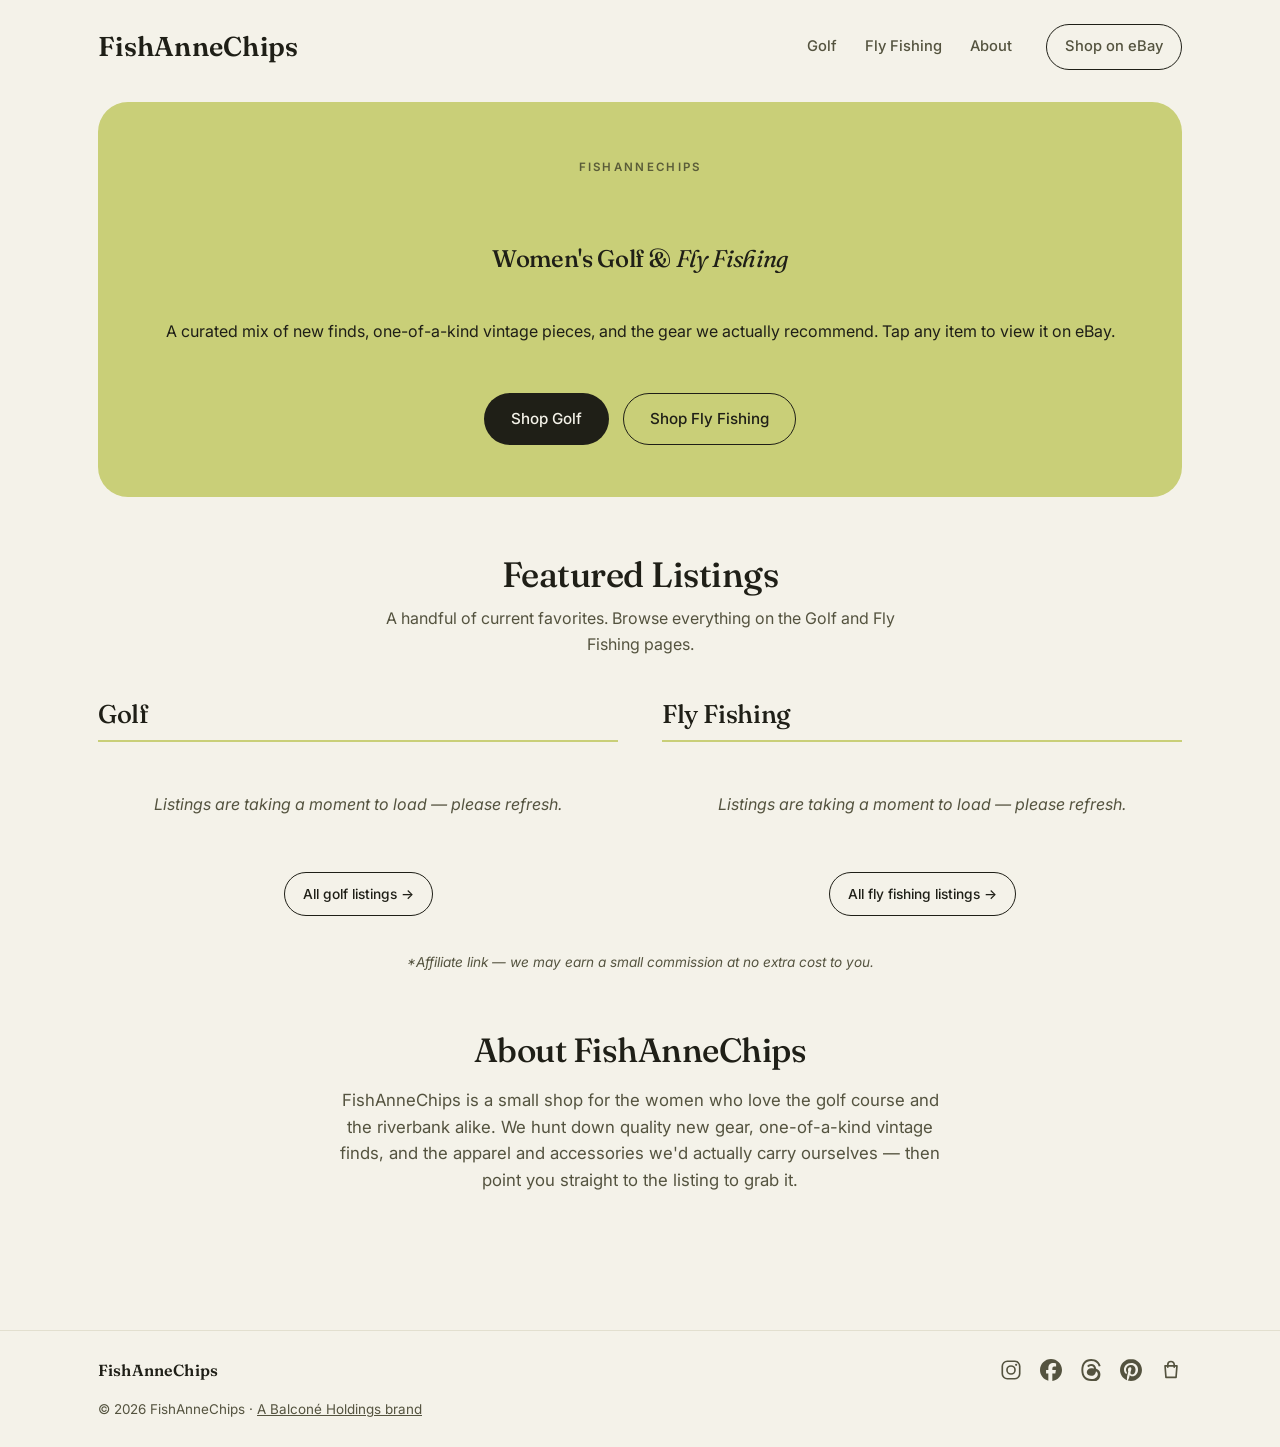
==== commit 0dce915f: "Per-item affiliate flag with asterisk marker Affiliate is now a per-row Affiliate column (TRUE/FALSE" ====
--- a/index.html
+++ b/index.html
@@ -9,7 +9,7 @@
   <link rel="preconnect" href="https://fonts.gstatic.com" crossorigin />
   <link href="https://fonts.googleapis.com/css2?family=Fraunces:ital,opsz,wght@0,9..144,400;0,9..144,500;0,9..144,600;1,9..144,400;1,9..144,500&family=Inter:wght@400;500;600&display=swap" rel="stylesheet" />
   <link rel="stylesheet" href="styles.css" />
-  <!-- build: connected to Workers Builds -->
+  <link rel="canonical" href="https://fishannechips.com/" />
 </head>
 <body>
   <header class="nav">
@@ -71,7 +71,7 @@
       </div>
 
       <p class="disclosure">
-        Some items are affiliate links — we may earn a commission at no extra cost to you.
+        <em>*Affiliate link — we may earn a small commission at no extra cost to you.</em>
       </p>
     </section>
 
--- a/styles.css
+++ b/styles.css
@@ -333,6 +333,14 @@
 .product-condition.affiliate { color: var(--ink); }
 
 .product h3 { font-size: 1.05rem; font-weight: 500; }
+.aff-mark { color: var(--ink-soft); font-weight: 600; margin-left: 1px; }
+.product-note {
+  font-size: 0.85rem;
+  font-style: italic;
+  color: var(--ink-soft);
+  line-height: 1.45;
+  margin: 2px 0 4px;
+}
 .product-price { font-weight: 600; color: var(--ink); margin-bottom: 6px; }
 .product .btn { margin-top: auto; text-align: center; }
 
